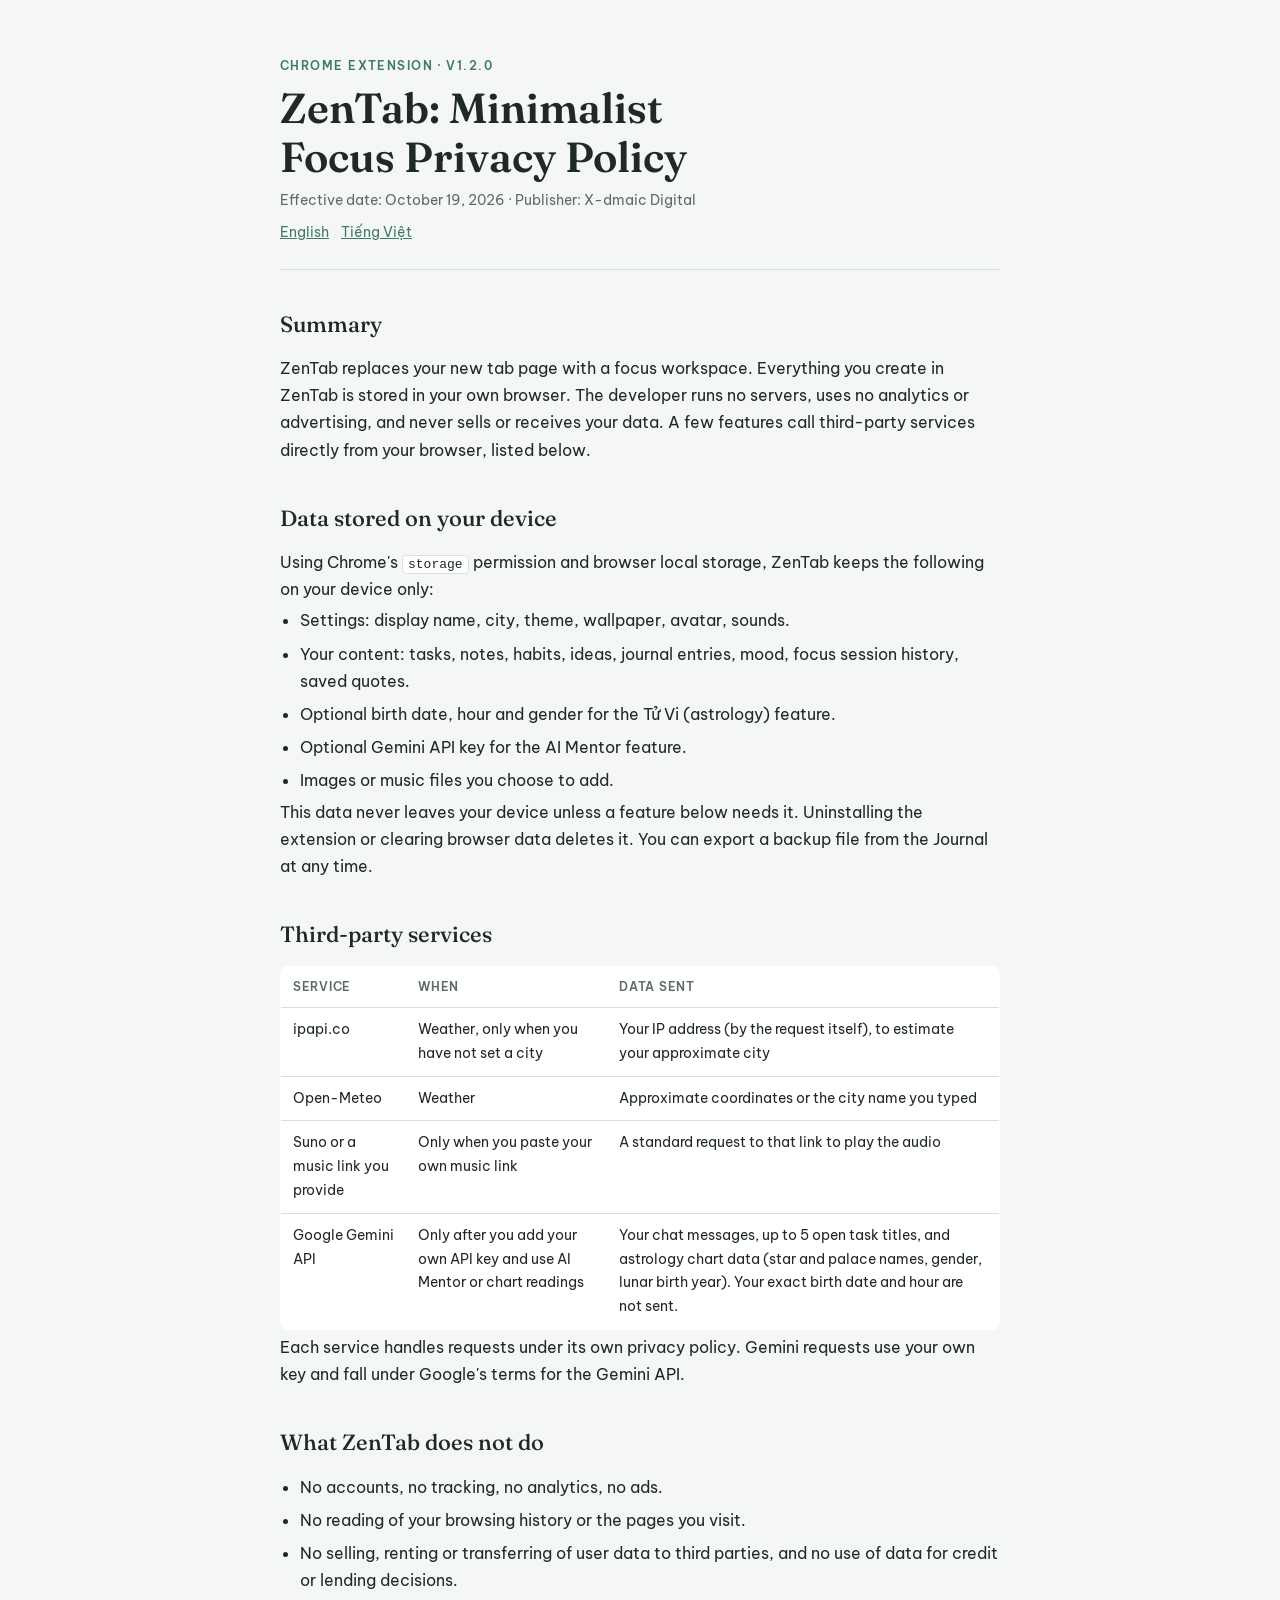
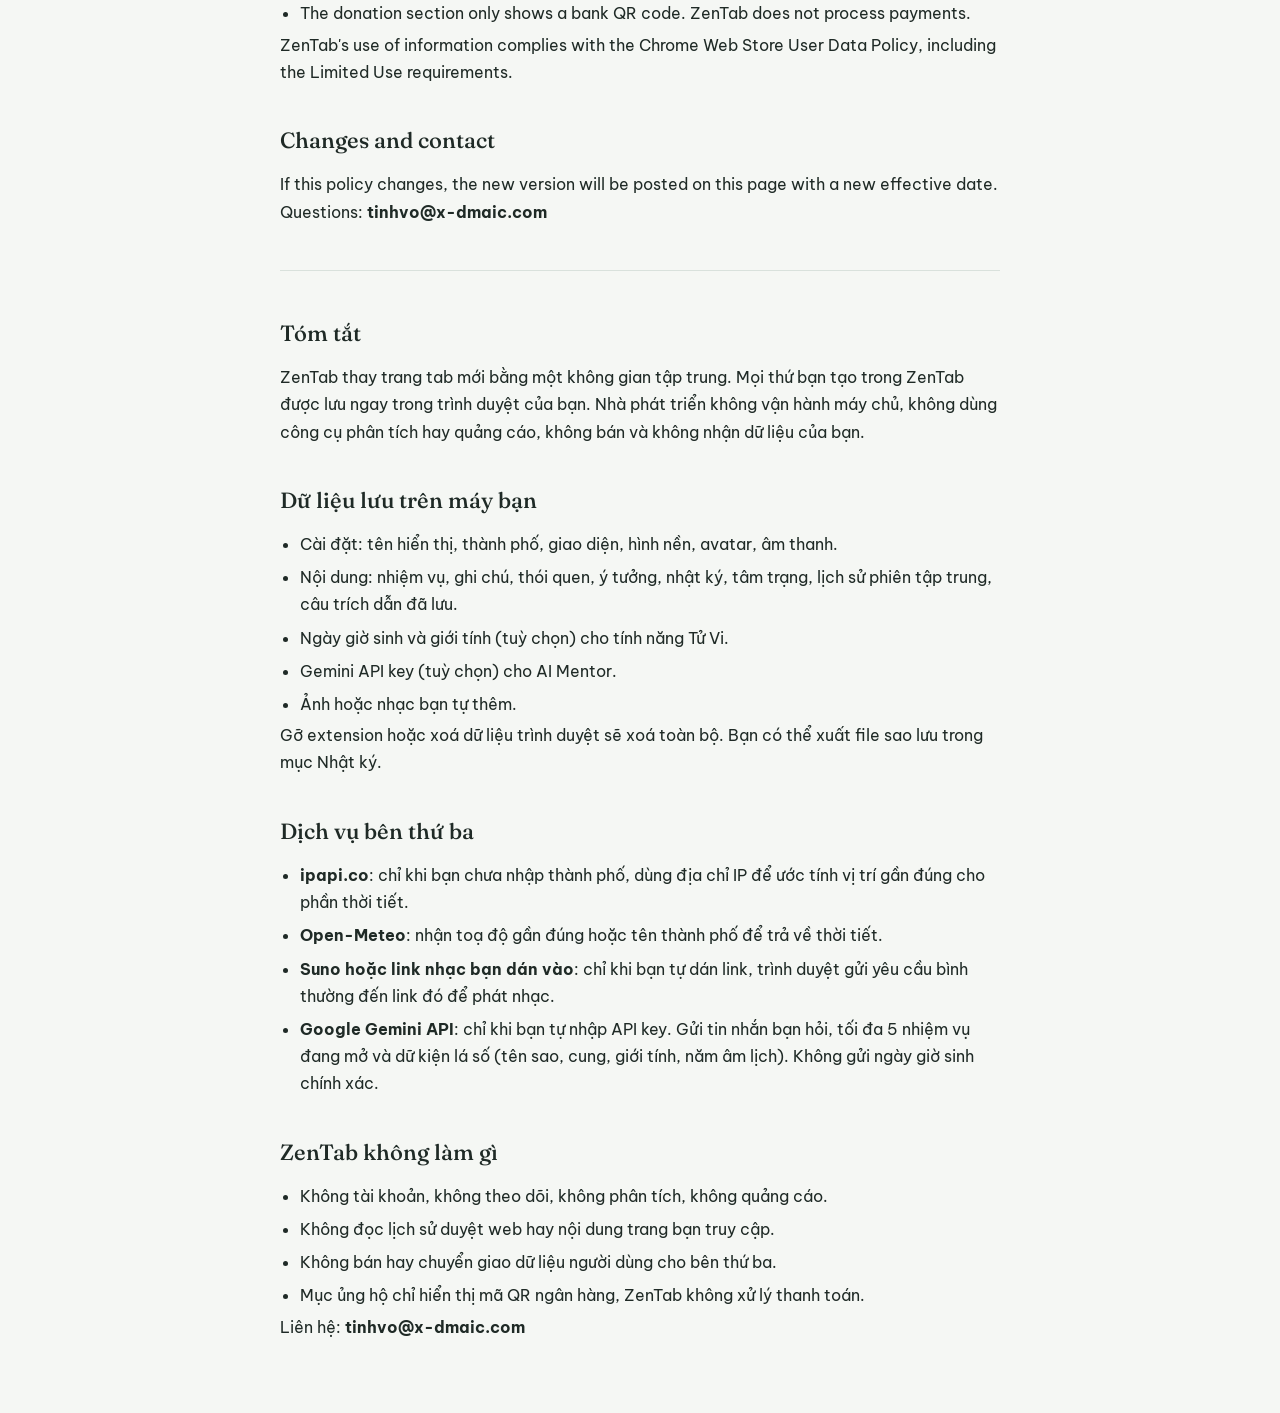
==== docs/index.html @ 95859b7a "Merge the GitHub privacy policy into main, served from docs/ The GitHub repo started with only the p" ====
<!doctype html>
<html lang="vi">
<head>
<meta charset="utf-8">
<meta name="viewport" content="width=device-width, initial-scale=1">
<title>ZenTab Privacy Policy</title>
<link rel="stylesheet" href="https://fonts.googleapis.com/css2?family=Fraunces:opsz,wght@9..144,500;9..144,600&family=Be+Vietnam+Pro:wght@400;500;600&display=swap">
<style>
/* Layout: single readable column, bilingual sections, quiet sage palette from ZenTab's lotus/mist theme */
:root{
  --bg:#f5f7f4; --surface:#ffffff; --fg:#1f2a26; --muted:#5d6b65; --line:#d9e1dc; --accent:#3f7a64;
  --display:"Fraunces",Georgia,serif; --body:"Be Vietnam Pro",system-ui,-apple-system,"Segoe UI",sans-serif;
}
@media (prefers-color-scheme:dark){:root:not([data-theme="light"]){--bg:#121816;--surface:#1a2320;--fg:#e4ebe7;--muted:#9aaaa3;--line:#2c3934;--accent:#7cc0a5;color-scheme:dark}}
:root[data-theme="dark"]{--bg:#121816;--surface:#1a2320;--fg:#e4ebe7;--muted:#9aaaa3;--line:#2c3934;--accent:#7cc0a5;color-scheme:dark}
body{background:var(--bg);color:var(--fg);font-family:var(--body);font-size:16px;line-height:1.7;
  padding-left:max(16px,env(safe-area-inset-left,0px));padding-right:max(16px,env(safe-area-inset-right,0px));padding-block:48px 64px}
main{max-width:720px;margin:0 auto;display:flex;flex-direction:column;gap:36px}
header{display:flex;flex-direction:column;gap:8px;border-bottom:1px solid var(--line);padding-bottom:24px}
.eyebrow{font-size:12px;letter-spacing:.12em;text-transform:uppercase;color:var(--accent);font-weight:600}
h1{font-family:var(--display);font-weight:600;font-size:clamp(30px,6vw,42px);line-height:1.15;margin:0;text-wrap:balance}
h2{font-family:var(--display);font-weight:500;font-size:22px;margin:0 0 8px;text-wrap:balance}
.meta{color:var(--muted);font-size:14px}
nav.lang{display:flex;gap:12px;font-size:14px}
nav.lang a{color:var(--accent)}
section{display:flex;flex-direction:column;gap:4px}
p,ul{margin:0} ul{padding-left:20px} li+li{margin-top:6px}
table{width:100%;border-collapse:collapse;font-size:14px;background:var(--surface);border:1px solid var(--line);border-radius:8px;overflow:hidden}
.tw{overflow-x:auto}
th,td{text-align:left;vertical-align:top;padding:10px 12px;border-bottom:1px solid var(--line)}
th{font-weight:600;color:var(--muted);font-size:12px;letter-spacing:.06em;text-transform:uppercase}
tr:last-child td{border-bottom:0}
code{font-size:13px;background:var(--surface);border:1px solid var(--line);padding:1px 5px;border-radius:4px}
.divider{border:0;border-top:1px solid var(--line);margin:8px 0}
a{color:var(--accent)} a:focus-visible{outline:2px solid var(--accent);outline-offset:2px}
</style>
</head>
<body>

<main>
<header>
  <span class="eyebrow">Chrome Extension · v1.2.0</span>
  <h1>ZenTab: Minimalist Focus Privacy Policy</h1>
  <p class="meta">Effective date: October 19, 2026 · Publisher: X-dmaic Digital</p>
  <nav class="lang"><a href="#en">English</a><a href="#vi">Tiếng Việt</a></nav>
</header>

<section id="en">
  <h2>Summary</h2>
  <p>ZenTab replaces your new tab page with a focus workspace. Everything you create in ZenTab is stored in your own browser. The developer runs no servers, uses no analytics or advertising, and never sells or receives your data. A few features call third-party services directly from your browser, listed below.</p>
</section>

<section>
  <h2>Data stored on your device</h2>
  <p>Using Chrome's <code>storage</code> permission and browser local storage, ZenTab keeps the following on your device only:</p>
  <ul>
    <li>Settings: display name, city, theme, wallpaper, avatar, sounds.</li>
    <li>Your content: tasks, notes, habits, ideas, journal entries, mood, focus session history, saved quotes.</li>
    <li>Optional birth date, hour and gender for the Tử Vi (astrology) feature.</li>
    <li>Optional Gemini API key for the AI Mentor feature.</li>
    <li>Images or music files you choose to add.</li>
  </ul>
  <p>This data never leaves your device unless a feature below needs it. Uninstalling the extension or clearing browser data deletes it. You can export a backup file from the Journal at any time.</p>
</section>

<section>
  <h2>Third-party services</h2>
  <div class="tw"><table>
    <thead><tr><th>Service</th><th>When</th><th>Data sent</th></tr></thead>
    <tbody>
      <tr><td>ipapi.co</td><td>Weather, only when you have not set a city</td><td>Your IP address (by the request itself), to estimate your approximate city</td></tr>
      <tr><td>Open-Meteo</td><td>Weather</td><td>Approximate coordinates or the city name you typed</td></tr>
      <tr><td>Suno or a music link you provide</td><td>Only when you paste your own music link</td><td>A standard request to that link to play the audio</td></tr>
      <tr><td>Google Gemini API</td><td>Only after you add your own API key and use AI Mentor or chart readings</td><td>Your chat messages, up to 5 open task titles, and astrology chart data (star and palace names, gender, lunar birth year). Your exact birth date and hour are not sent.</td></tr>
    </tbody>
  </table></div>
  <p>Each service handles requests under its own privacy policy. Gemini requests use your own key and fall under Google's terms for the Gemini API.</p>
</section>

<section>
  <h2>What ZenTab does not do</h2>
  <ul>
    <li>No accounts, no tracking, no analytics, no ads.</li>
    <li>No reading of your browsing history or the pages you visit.</li>
    <li>No selling, renting or transferring of user data to third parties, and no use of data for credit or lending decisions.</li>
    <li>The donation section only shows a bank QR code. ZenTab does not process payments.</li>
  </ul>
  <p>ZenTab's use of information complies with the Chrome Web Store User Data Policy, including the Limited Use requirements.</p>
</section>

<section>
  <h2>Changes and contact</h2>
  <p>If this policy changes, the new version will be posted on this page with a new effective date. Questions: <strong>tinhvo@x-dmaic.com</strong></p>
</section>

<hr class="divider">

<section id="vi">
  <h2>Tóm tắt</h2>
  <p>ZenTab thay trang tab mới bằng một không gian tập trung. Mọi thứ bạn tạo trong ZenTab được lưu ngay trong trình duyệt của bạn. Nhà phát triển không vận hành máy chủ, không dùng công cụ phân tích hay quảng cáo, không bán và không nhận dữ liệu của bạn.</p>
</section>

<section>
  <h2>Dữ liệu lưu trên máy bạn</h2>
  <ul>
    <li>Cài đặt: tên hiển thị, thành phố, giao diện, hình nền, avatar, âm thanh.</li>
    <li>Nội dung: nhiệm vụ, ghi chú, thói quen, ý tưởng, nhật ký, tâm trạng, lịch sử phiên tập trung, câu trích dẫn đã lưu.</li>
    <li>Ngày giờ sinh và giới tính (tuỳ chọn) cho tính năng Tử Vi.</li>
    <li>Gemini API key (tuỳ chọn) cho AI Mentor.</li>
    <li>Ảnh hoặc nhạc bạn tự thêm.</li>
  </ul>
  <p>Gỡ extension hoặc xoá dữ liệu trình duyệt sẽ xoá toàn bộ. Bạn có thể xuất file sao lưu trong mục Nhật ký.</p>
</section>

<section>
  <h2>Dịch vụ bên thứ ba</h2>
  <ul>
    <li><strong>ipapi.co</strong>: chỉ khi bạn chưa nhập thành phố, dùng địa chỉ IP để ước tính vị trí gần đúng cho phần thời tiết.</li>
    <li><strong>Open-Meteo</strong>: nhận toạ độ gần đúng hoặc tên thành phố để trả về thời tiết.</li>
    <li><strong>Suno hoặc link nhạc bạn dán vào</strong>: chỉ khi bạn tự dán link, trình duyệt gửi yêu cầu bình thường đến link đó để phát nhạc.</li>
    <li><strong>Google Gemini API</strong>: chỉ khi bạn tự nhập API key. Gửi tin nhắn bạn hỏi, tối đa 5 nhiệm vụ đang mở và dữ kiện lá số (tên sao, cung, giới tính, năm âm lịch). Không gửi ngày giờ sinh chính xác.</li>
  </ul>
</section>

<section>
  <h2>ZenTab không làm gì</h2>
  <ul>
    <li>Không tài khoản, không theo dõi, không phân tích, không quảng cáo.</li>
    <li>Không đọc lịch sử duyệt web hay nội dung trang bạn truy cập.</li>
    <li>Không bán hay chuyển giao dữ liệu người dùng cho bên thứ ba.</li>
    <li>Mục ủng hộ chỉ hiển thị mã QR ngân hàng, ZenTab không xử lý thanh toán.</li>
  </ul>
  <p>Liên hệ: <strong>tinhvo@x-dmaic.com</strong></p>
</section>
</main>
</body>
</html>
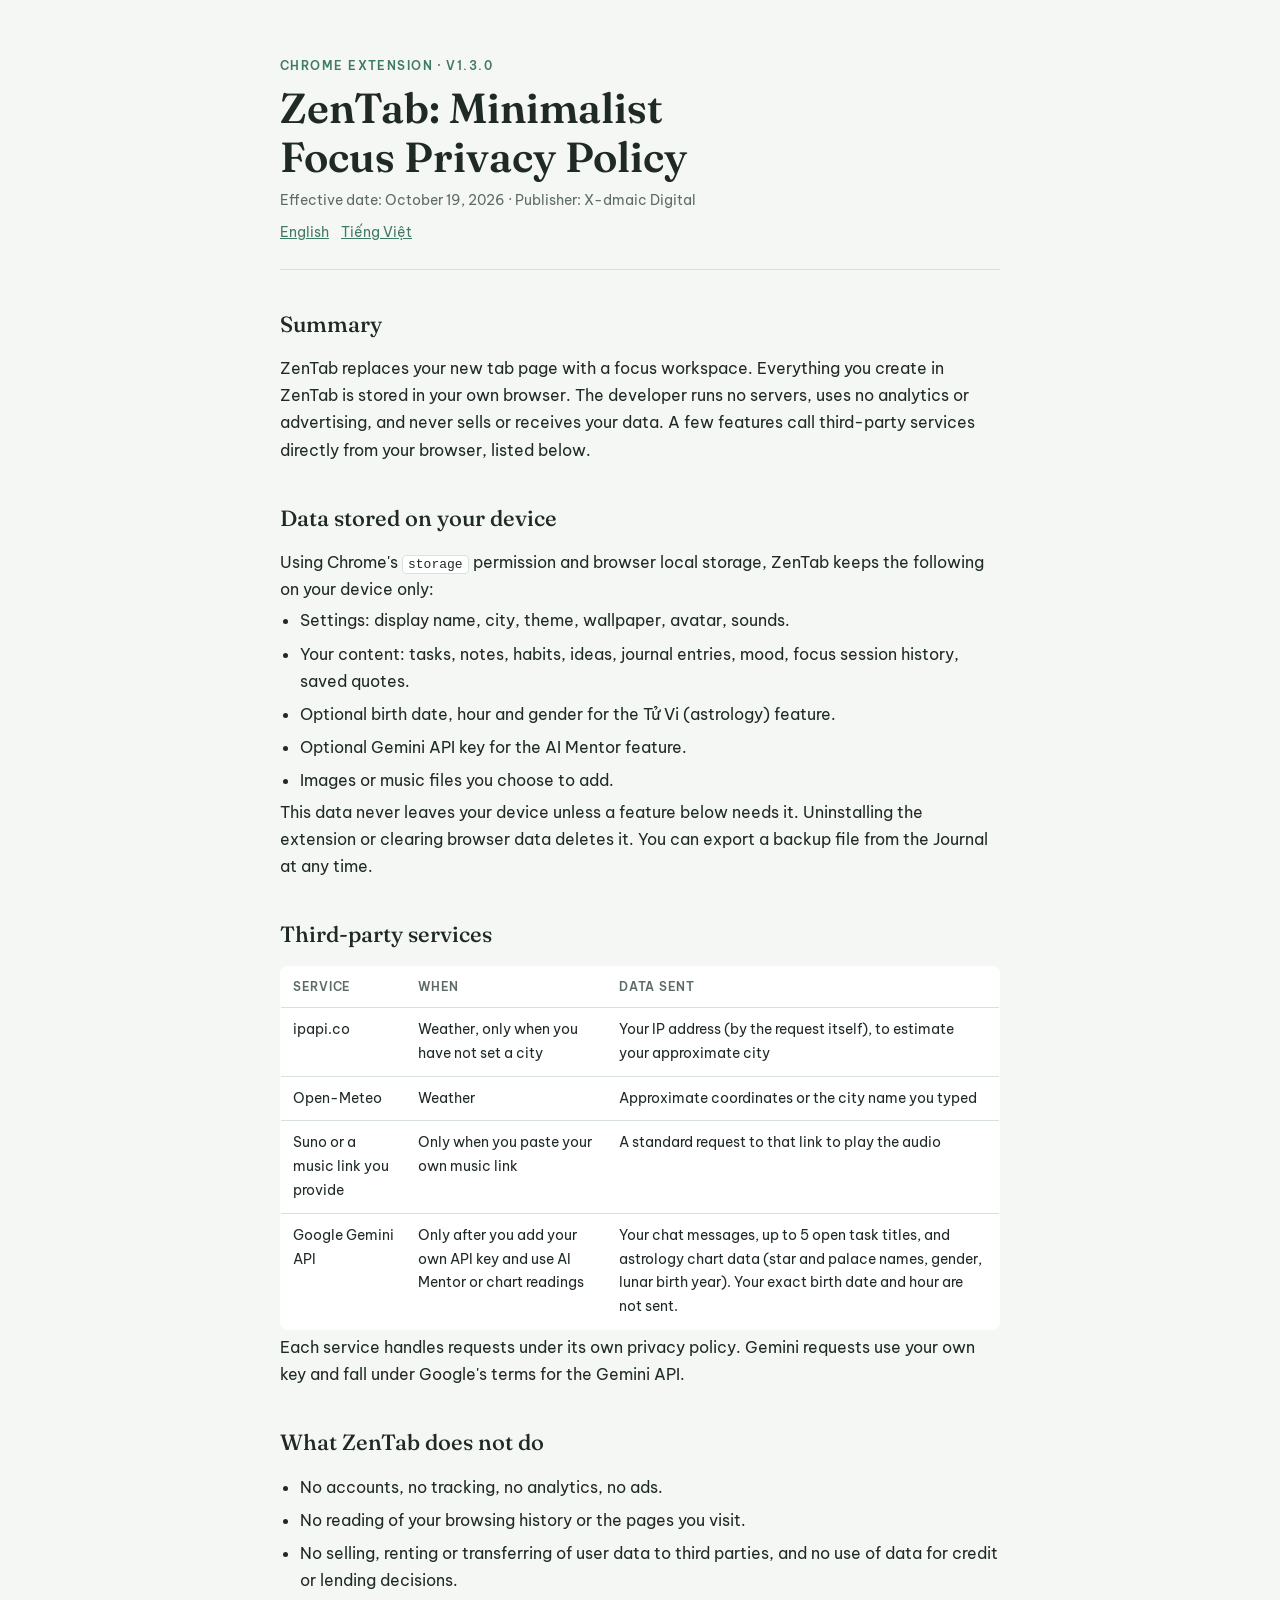
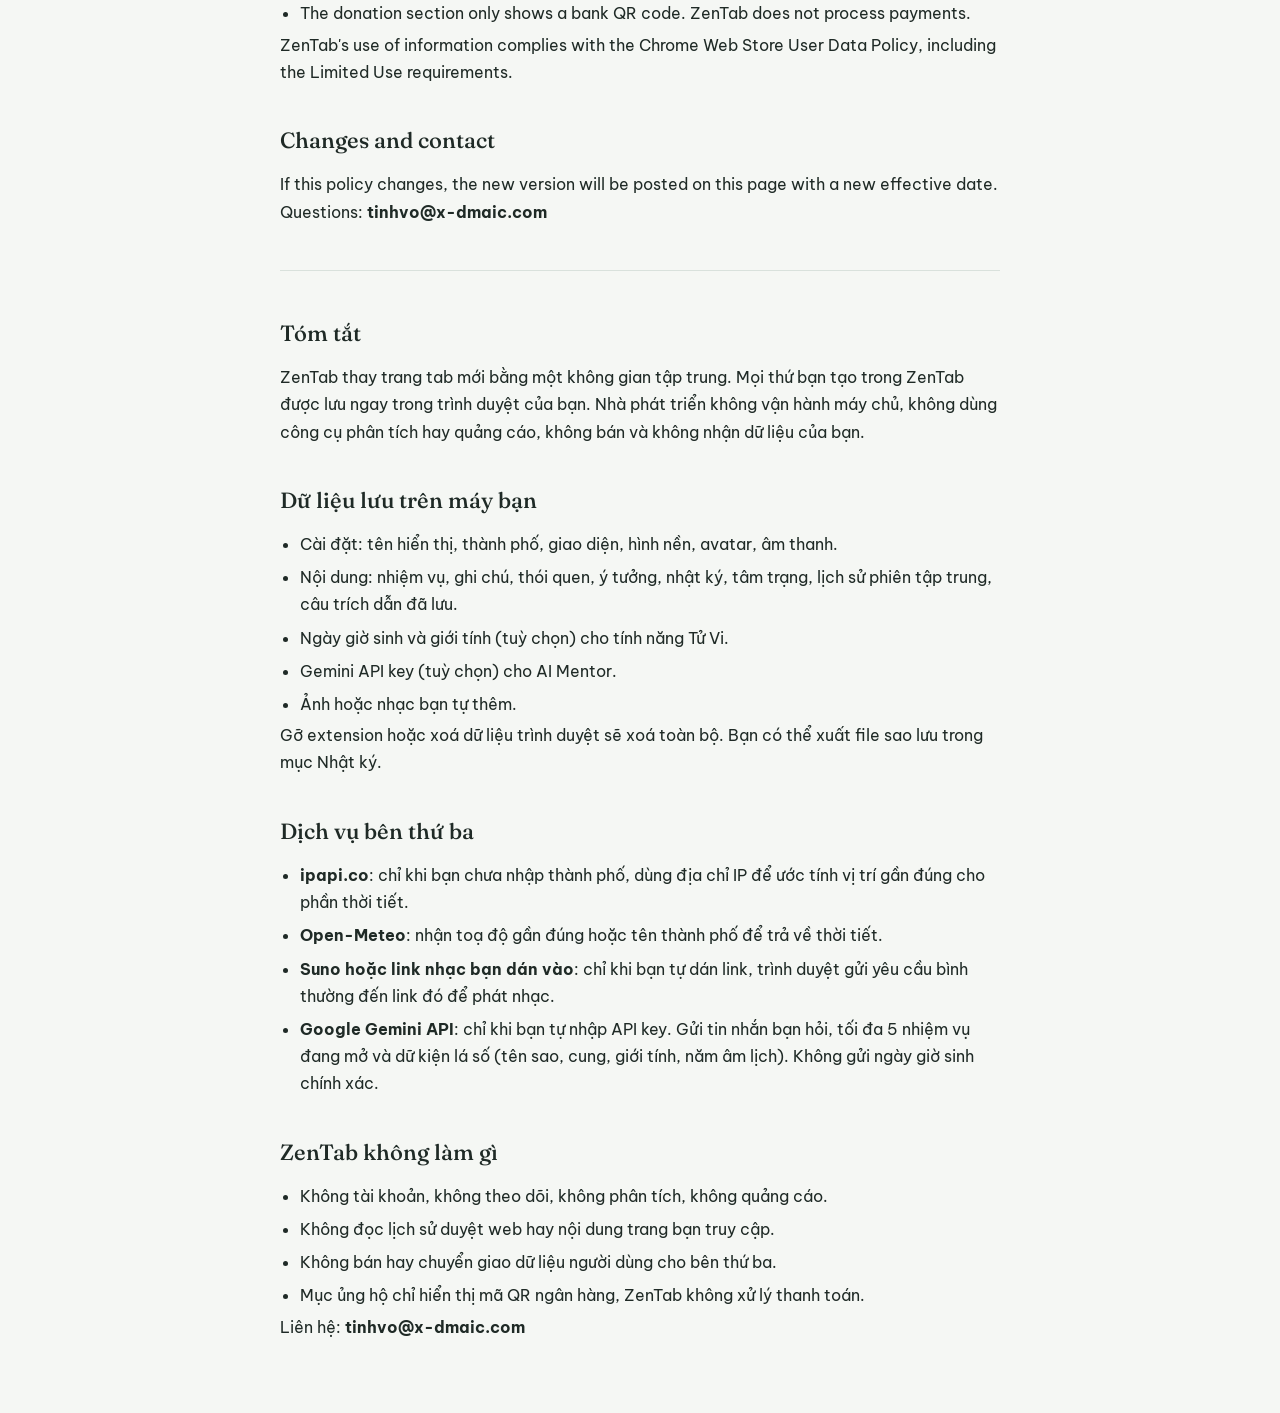
==== commit 3db7d603: "Prepare 1.3.0: version bump, refreshed Store listing, quieter Gemini logs - manifest and privacy pag" ====
--- a/docs/index.html
+++ b/docs/index.html
@@ -39,7 +39,7 @@
 
 <main>
 <header>
-  <span class="eyebrow">Chrome Extension · v1.2.0</span>
+  <span class="eyebrow">Chrome Extension · v1.3.0</span>
   <h1>ZenTab: Minimalist Focus Privacy Policy</h1>
   <p class="meta">Effective date: October 19, 2026 · Publisher: X-dmaic Digital</p>
   <nav class="lang"><a href="#en">English</a><a href="#vi">Tiếng Việt</a></nav>
